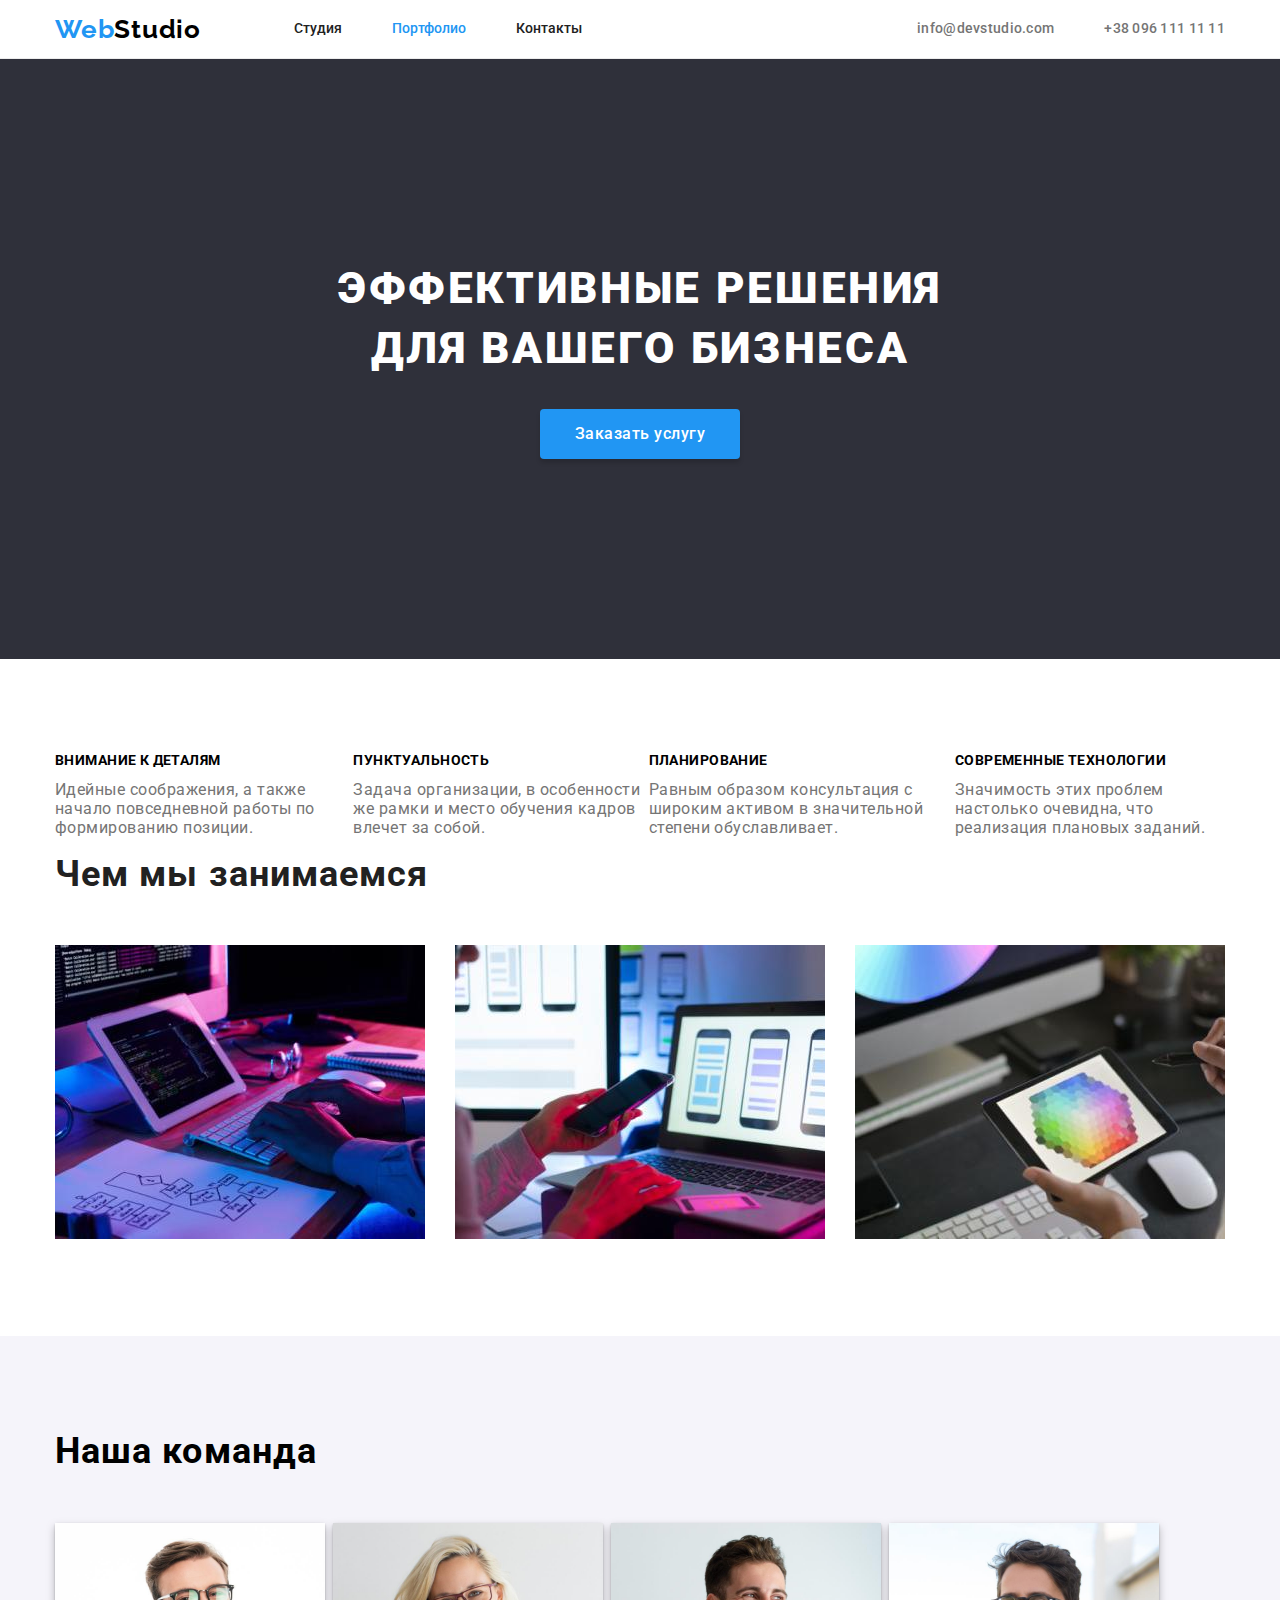
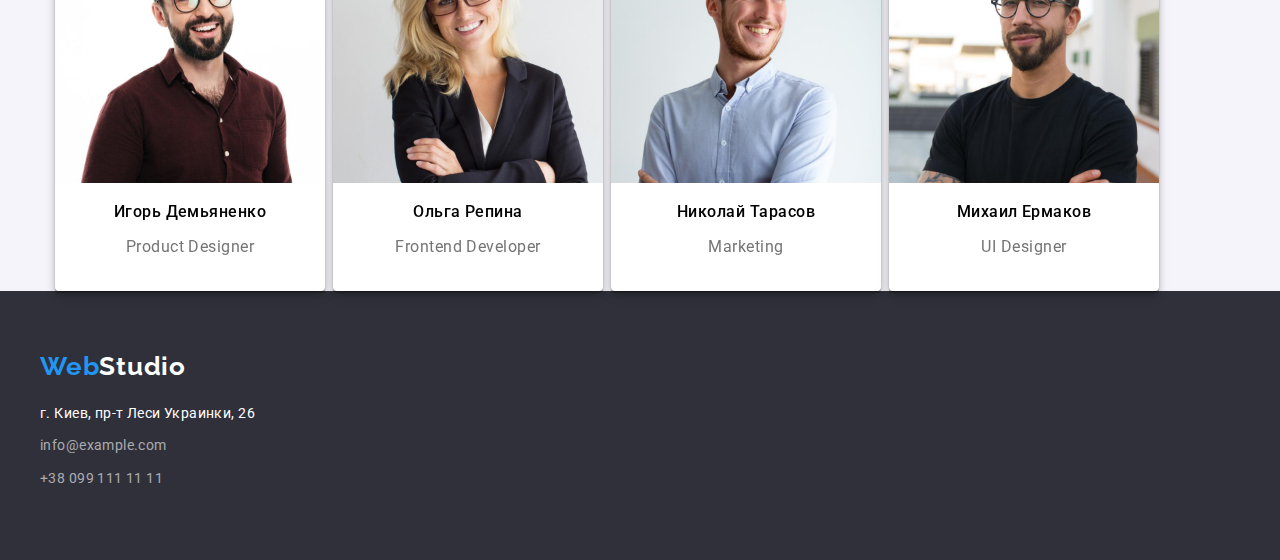
==== index.html @ d3a9591f "commit" ====
<!DOCTYPE html>
<html lang="ru">

<head>
  <meta charset="UTF-8" />
  <meta http-equiv="X-UA-Compatible" content="IE=edge" />
  <meta name="viewport" content="width=device-width, initial-scale=1.0" />
  <title>Document</title>
  <link rel="preconnect" href="https://fonts.googleapis.com" />
  <link rel="preconnect" href="https://fonts.gstatic.com" crossorigin />
  <link href="https://fonts.googleapis.com/css2?family=Raleway:wght@700&family=Roboto:wght@400;500;700;900&display=swap"
    rel="stylesheet" />
  <link rel="preconnect" href="https://fonts.googleapis.com" />
  <link rel="preconnect" href="https://fonts.gstatic.com" crossorigin />
  <link href="https://fonts.googleapis.com/css2?family=Raleway:wght@700&display=swap" rel="stylesheet" />
  <link rel="stylesheet"
    href="https://cdnjs.cloudflare.com/ajax/libs/modern-normalize/1.1.0/modern-normalize.min.css" />
  <link rel="stylesheet" href="./CSS/style.css" />
</head>

<body>
  <!-- верхняя линия-->

  <header class="header">
    <div class="container content">
      <nav class="navigation">
      <a href="./index.html" class="logo link"><span>Web</span>Studio</a>
    
      <ul class="list-nav">
        <li>
          <a href="./index.html" class="item active link">Студия</a>
        </li>
        <li>
          <a href="./portfolio.html" class="item current link">Портфолио</a>
        </li>
        <li>
          <a href="#" class="item link">Контакты</a>
        </li>
      </ul>
        
    </nav>
    
    <ul class="contacts">
      <li>
        <a href="mailto:info@devstudio.com" class="link active">info@devstudio.com</a>
      </li>
      <li>
        <a href="tel:+380961111111" class="link active">+38 096 111 11 11</a>
      </li>
    </ul>
  </div>
  </header>

  <!--main content-->
  <main>
    <!--section 1-->
    <section class="section">
      <h1 class="section-title">Эффективные решения <br> для вашего бизнеса</h1>
      <button type="button" class="btn">Заказать услугу</button>
    </section>
    <section>
      <div class="container">
        <ul class="list">
          <li>
            <h2 class="title">Внимание к деталям</h2>
            <p class="subtitle">
              Идейные соображения, а также начало повседневной работы по формированию позиции.
            </p>
          </li>
        
          <li>
            <h2 class="title">Пунктуальность</h2>
            <p class="subtitle">
              Задача организации, в особенности же рамки и место обучения кадров влечет за собой.
            </p>
          </li>
        
          <li>
            <h2 class="title">Планирование</h2>
            <p class="subtitle">
              Равным образом консультация с широким активом в значительной степени обуславливает.
            </p>
          </li>
        
          <li>
            <h2 class="title">Современные технологии</h2>
            <p class="subtitle">
              Значимость этих проблем настолько очевидна, что реализация плановых заданий.
            </p>
          </li>
        </ul>
      </div>
    </section>
    <!--section 2-->
    <section class="section-about">
      <div class="container">
        <h2 class="about-title">Чем мы занимаемся</h2>
      </div>
      <div class="container">
               
        <ul class="about-list">
          <li><img src="./images/box_1.jpg" alt="ноутбук" width="370" /></li>
          <li>
            <img src="./images/box_2.jpg" alt=" телефон в руках и ноутбук" width="370" />
          </li>
          <li>
            <img src="./images/box_3.jpg" alt=" планшет с градиентом" width="370" />
          </li>
        </ul>
      </div>
      </section>
      <!--section 3-->
      <section class="section-team">
        <div class="container">
          <h2 class="team">Наша команда</h2></div>
        <div class="container">
          <ul class="list">
            <li class="command">
              <img src="./images/card_1.jpg" alt="Игорь Демьяенко" width="270" />
              <h3>Игорь Демьяненко</h3>
              <p class="subtitle">Product Designer</p>
            </li>
          
            <li class="command">
              <img src="./images/card_2.jpg" alt="Ольга Репина" width="270" />
              <h3>Ольга Репина</h3>
              <p class="subtitle">Frontend Developer</p>
            </li>
          
            <li class="command">
              <img src="./images/card_3.jpg" alt="Николай Тарасов" width="270" />
              <h3>Николай Тарасов</h3>
              <p class="subtitle">Marketing</p>
            </li>
          
            <li class="command">
              <img src="./images/card_4.jpg" alt="Михаил Ермаков" width="270" />
              <h3>Михаил Ермаков</h3>
              <p class="subtitle">UI Designer</p>
            </li>
          </ul>
        </div>
   
    </section>
  </main>

  <!--футер-->
  <footer class="footer">
    <div class="footer-container">
      <a href="#" class="logo link"><span>Web</span>Studio</a>
      <address>
        <ul class="list-adress">
          <li class="adress">
            <a class="link active" href="https://goo.gl/maps/5KGoeBCeCaDYoBaEA" target="" rel="noreferrer noopener">г.
              Киев, пр-т Леси Украинки, 26</a>
          </li>
          <li class="footer-link">
            <a class="link active" href="mailto:info@example.com">info@example.com</a>
          </li>
          <li class="footer-link">
            <a class="link active" href="tel:+380991111111">+38 099 111 11 11</a>
          </li>
        </ul>
    </div>
    </address>
  </footer>
</body>

</html>
---- CSS/style.css ----
цвет основного текста #212121
/* цвет дополнительного текста #757575 */
/* цвет фона хедер #FFFFFF */
/* цвет фона шапка #2F303A; */
/* цвет шрифт в шапке #FFFFFF */
/* цвет кнопки background: #2196F3; */
/* цвет фона наша команда #F5F4FA; */
/* цвет фона основного контента #FFFFFF; */
/* цвет фона футер #2F303A; */

:root {
  --link-color: #2196f3;
  --main-text-color: #212121;
  --body-background: #ffffff;
  --secondary-font-color: #757575;
  --footer-back-color: #2f303a;
  --header-bckg-color: #ffffff;
  --main-section-bckg-color: #2f303a;
  --list-btn-bckg-potfolio-page: #f5f4fa;
  --adres-text-color: #ffffff;
}

ul {
  margin: 0px;
  padding: 0px;
  list-style: none;
}

h2 {
  margin-top: 0px;
}

body {
  font-family: 'Roboto', 'Raleway', 'sans-serif';
  background-color: var(--body-background);
  color: var(--main-text-color);
  letter-spacing: normal;
  font-size: 14px;
}

.visually-hidden {
  position: absolute;
  width: 1px;
  height: 1px;
  margin: -1px;
  border: 0;
  padding: 0;

  white-space: nowrap;
  clip-path: inset(100%);
  clip: rect(0 0 0 0);
  overflow: hidden;
}

/* global link */
.link {
  text-decoration: none;
}

/* global link */

/* header */

.container {
  width: 1200px;
  padding-left: 15px;
  padding-right: 15px;

  margin-left: auto;
  margin-right: auto;

  border-bottom: 1px #ececec;
}

.content {
  display: flex;
}

.navigation {
  display: flex;
  align-items: center;
  margin-right: 0px;
}

.list-nav {
  display: flex;
  list-style: none;
  margin-left: 93px;
}

.list-nav li {
  margin-right: 50px;
}

.list-nav li:last-child {
  margin-right: 0px;
}

.header {
  background-color: var(--header-bckg-color);
  border-bottom: 1px solid #ececec;
}

.logo > span {
  color: #2196f3;
}

.logo:focus {
  color: none;
}

.logo {
  font-family: 'Raleway';
  font-style: normal;
  font-weight: 700;
  font-size: 26px;
  line-height: 1.19;
  letter-spacing: 0.03em;
  color: #000;
}

.list {
  list-style: none;
}

.item {
  display: block;
  padding-top: 21px;
  padding-bottom: 21px;

  font-size: 14px;
  line-height: 1.14;
  font-weight: 500;

  color: #212121;
}

.item:hover,
.list .item:focus,
.active:active {
  color: #2196f3;
}

.current {
  color: #2196f3;
}

/* Хедер контакты */

.contacts {
  display: flex;
  align-items: center;
  margin-left: auto;
}

.contacts > li {
  margin-right: 50px;
  list-style: none;
  font-size: 14px;
  line-height: 1.14;
  letter-spacing: 0.02em;
}

.contacts li:last-child {
  margin-right: 0px;
}

.contacts .link {
  display: block;

  font-weight: 500;
  font-size: 14px;
  line-height: 1.14;
  letter-spacing: 0.02em;

  color: #757575;
}

.active:hover {
  color: #2196f3;
}

/* main content -- section 1  */

/* portfolio page */

.container-links {
  width: 1230px;
  margin-left: auto;
  margin-right: auto;
  outline: 1px solid tomato;
}
.filters{
  display: flex;
  justify-content: center;
  align-items: center;
}



/* portfolio page */

.section {
  background-color: #2f303a;
  color: #ffff;
}

.section {
  padding-top: 200px;
  padding-bottom: 200px;
  margin-bottom: 94px;
  text-align: center;
}

.section-title {
  margin-top: 0px;
  margin-bottom: 30px;
  margin-left: auto;
  margin-right: auto;

  font-weight: 900;
  font-size: 44px;
  line-height: 1.36;

  letter-spacing: 0.06em;
  text-transform: uppercase;
}

/* .section .section-title {
  font-weight: 900;
  font-size: 44px;
  line-height: 1.36;
  text-align: center;
  letter-spacing: 0.06em;
  text-transform: uppercase;
} */

.btn {
  
  width: 200px;
  height: 50px;
  border-radius: 4px;
  cursor: pointer;
  border: 0;

  font-family: 'Roboto';
  font-weight: 500;
  font-size: 16px;
  line-height: 1.63;
  text-align: center;
  letter-spacing: 0.03em;

  background-color: #2196f3;
  color: #ffffff;
  box-shadow: 0px 4px 4px rgba(0, 0, 0, 0.15);
}

.link.active:focus {
  color: #2196f3;
}

.list .btn {
  
  background-color: var(--list-btn-bckg-potfolio-page);
}

.list .btn:hover {
  background-color: #2196f3;
}

.list .btn:active {
  background-color: #2196f3;
  color: #fff;
}

/* main content -- section 1  */

/* btn decoration portfolio */

.btn-potfolio{
    padding: 6px 22px;
    border-radius: 4px;
    cursor: pointer;
    border: 0;
    font-family: 'Roboto';
    font-weight: 500;
    font-size: 16px;
    line-height: 1.63;
    text-align: center;
    letter-spacing: 0.03em;

    background-color: ;
    box-shadow: 0px 4px 4px rgba(0, 0, 0, 0.15);
}

.btn-list {
    font-family: 'Roboto';
  font-weight: 500;
  font-size: 16px;
  line-height: 1.63;
  text-align: center;
  letter-spacing: 0.03em;

  color: #212121;
  cursor: pointer;
  border: 0;
}

/* btn decoration portfolio */

.btn:hover {
  background-color: #188ce8;
  color: #ffffff;
}

.btn:active {
  color: #2196f3;
}

.btn:focus {
  background-color: #2196f3;
  color: #fff;
}

/*  main section */

.title {
  font-weight: 700;
  font-size: 14px;
  line-height: 1.14;
  letter-spacing: 0.03em;
  text-transform: uppercase;
}

.subtitle {
  margin-top: 0px;
  font-weight: 400;
  font-size: 16px;
  line-height: 1.19;
  letter-spacing: 0.03em;
  color: #757575;
}

.list {
  display: flex;
  align-items: center;
  gap: 8px;
  margin-top: 0px;
  padding-left: 0px;
}

/* .list > li:not(:last-child) {

  margin-right: 30px;
} */



/* main section portfolio  */

.list-title {
  font-weight: 700;
  font-size: 18px;
  line-height: 2.25;
  letter-spacing: 0.06em;
  color: var(--maim-text-color);
}

/* section-2 */

.about-title {
  margin-left: auto;
  margin-right: auto;
  margin-bottom: 50px;
  color: #212121;
  font-weight: 700;
  font-size: 36px;
  line-height: 1.17;
  letter-spacing: 0.03em;
}

.about-list {
  display: block;
  display: flex;
  margin-top: 0px;
  margin-bottom: 94px;
  padding-left: 0px;

  list-style: none;
}

.about-list li:not(:last-child) {
  margin-right: 30px;
}

/*  section team */

.command {
  height: 368px;

  filter: drop-shadow(0px 4px 4px rgba(0, 0, 0, 0.25));
  box-shadow: 0px 1px 3px rgba(0, 0, 0, 0.12), 0px 1px 1px rgba(0, 0, 0, 0.14),
    0px 2px 1px rgba(0, 0, 0, 0.2);
  border-radius: 0px 0px 4px 4px;
  background-color: #fff;
}

.team {
  margin-left: auto;
  margin-right: auto;
  margin-bottom: 50px;
  padding-top: 94px;
}

.section-team {
  background-color: #f5f4fa;
}

.section-team h2 {
  font-weight: 700;
  font-size: 36px;
  line-height: 1.17;
  letter-spacing: 0.03em;
  color: var(--maim-text-color);
}

.section-team h3 {
  font-weight: 500;
  font-size: 16px;
  line-height: 1.19;
  text-align: center;
  letter-spacing: 0.03em;
  color: var(--main-text-color);
}

.section-team p {
  font-size: 16px;
  line-height: 1.19;
  text-align: center;
  letter-spacing: 0.03em;
  color: #757575;
}

/* footer */

.footer-container {
  display: flex;
  flex-direction: column;
  width: 1230px;
  margin-left: auto;
  margin-right: auto;
  padding-left: 15px;
  padding-right: 15[x];
}

.footer a {
  margin-bottom: 20px;
}

.footer {
  background-color: #2f303a;
  padding-top: 60px;
  padding-bottom: 60px;
}

.footer .footer-container > a {
  color: #fff;
}

.list-adress {
  display: flex;
  flex-direction: column;
  margin-right: auto;

  list-style: none;
  font-style: normal;
}

.list-adress {
  color: var(--adres-text-color);
  font-weight: 400;
  font-size: 14px;
  line-height: 1.71;
  letter-spacing: 0.03em;
  list-style: none;
}

.adress > a {
  color: rgba(255, 255, 255, 1);
}

.adress {
  margin-bottom: 9px;
}

.footer-link > a {
  font-weight: 400;
  font-size: 14px;
  line-height: 1.71;
  letter-spacing: 0.03em;
  color: rgba(255, 255, 255, 0.6);
}

.footer-link {
  margin-bottom: 9px;
}
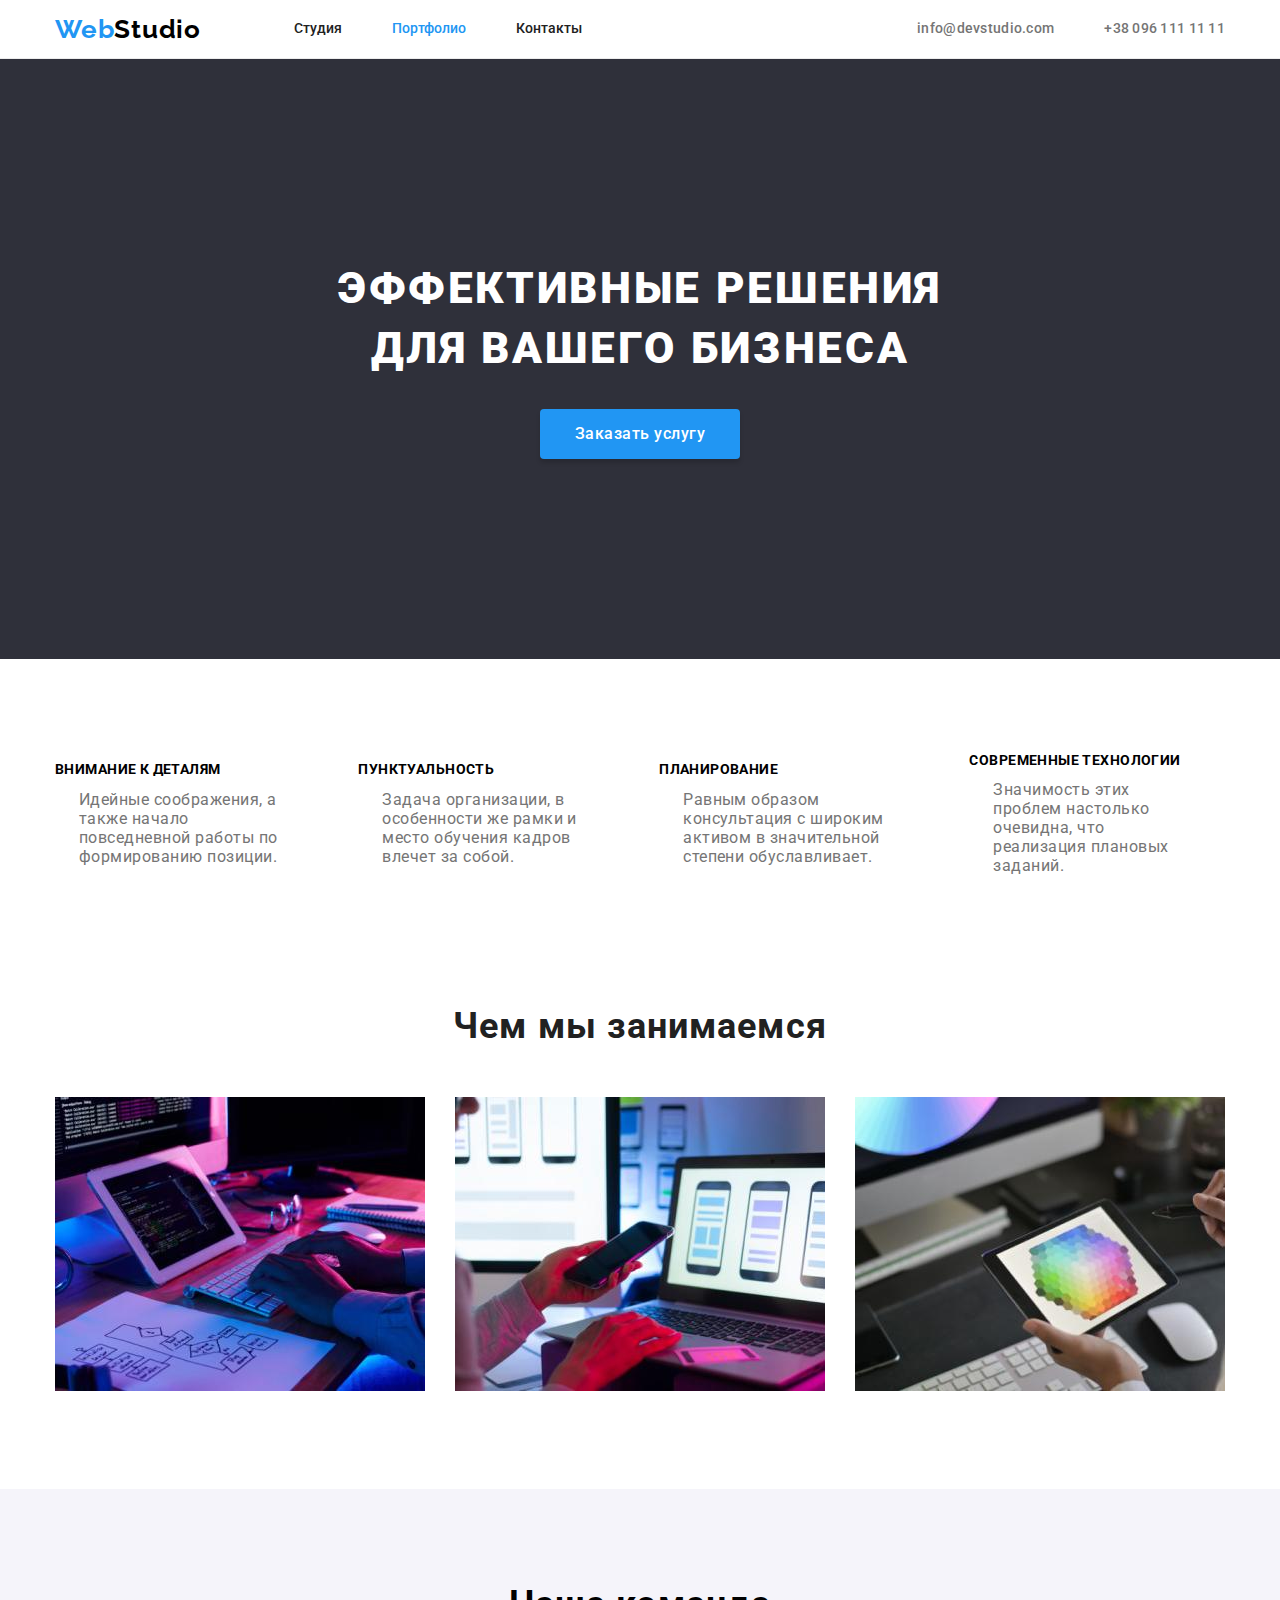
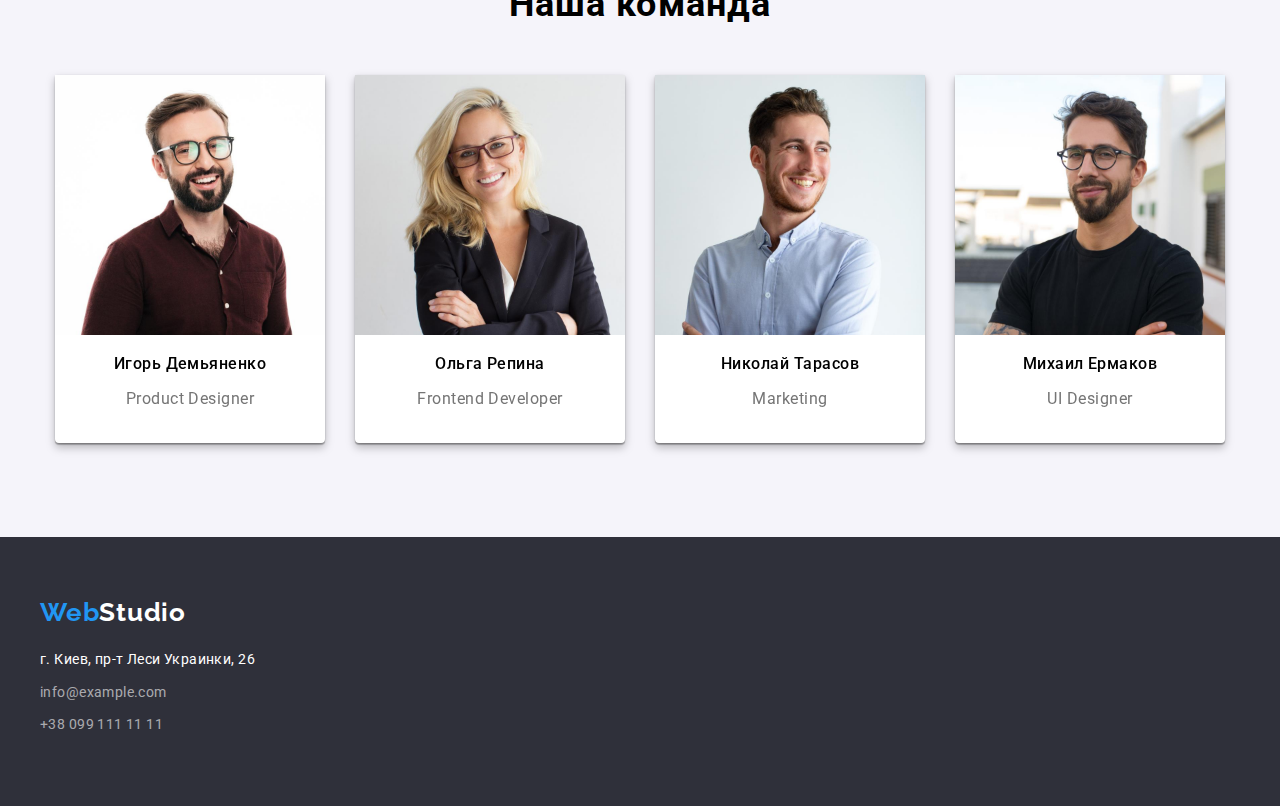
==== commit 2143e390: "HW-03 done" ====
--- a/index.html
+++ b/index.html
@@ -28,7 +28,7 @@
     
       <ul class="list-nav">
         <li>
-          <a href="./index.html" class="item active link">Студия</a>
+          <a href="./index.html" class="item active-link">Студия</a>
         </li>
         <li>
           <a href="./portfolio.html" class="item current link">Портфолио</a>
@@ -111,11 +111,12 @@
       </section>
       <!--section 3-->
       <section class="section-team">
-        <div class="container">
-          <h2 class="team">Наша команда</h2></div>
+        
+        <div class="container"><h2 class="team">Наша команда</h2></div>
+          
         <div class="container">
           <ul class="list">
-            <li class="command">
+            <li class="command our-team">
               <img src="./images/card_1.jpg" alt="Игорь Демьяенко" width="270" />
               <h3>Игорь Демьяненко</h3>
               <p class="subtitle">Product Designer</p>
--- a/CSS/style.css
+++ b/CSS/style.css
@@ -69,7 +69,7 @@
   margin-left: auto;
   margin-right: auto;
 
-  border-bottom: 1px #ececec;
+  /* border-bottom: 1px #ececec; */
 }
 
 .content {
@@ -176,8 +176,12 @@
   color: #757575;
 }
 
-.active:hover {
+.active-link:hover {
   color: #2196f3;
+}
+
+.active-link {
+  text-decoration: none;
 }
 
 /* main content -- section 1  */
@@ -190,15 +194,35 @@
   margin-right: auto;
   outline: 1px solid tomato;
 }
-.filters{
+.filters {
   display: flex;
   justify-content: center;
   align-items: center;
-}
-
-
+  padding-top: 94px;
+  margin-bottom: 50px;
+}
+
+.active:hover {
+  background-color: #2196f3;
+  color: #ffffff;
+}
 
 /* portfolio page */
+
+.portfolio{
+  padding-bottom: 94px;
+  margin: 0;
+  
+  
+  display: flex;
+  flex-wrap: wrap;
+  gap: 30px;
+  width: 1200px;
+}
+
+.item-portfolio{
+  border: 1px solid #EEEEEE
+}
 
 .section {
   background-color: #2f303a;
@@ -236,7 +260,6 @@
 } */
 
 .btn {
-  
   width: 200px;
   height: 50px;
   border-radius: 4px;
@@ -260,7 +283,6 @@
 }
 
 .list .btn {
-  
   background-color: var(--list-btn-bckg-potfolio-page);
 }
 
@@ -277,30 +299,30 @@
 
 /* btn decoration portfolio */
 
-.btn-potfolio{
-    padding: 6px 22px;
-    border-radius: 4px;
-    cursor: pointer;
-    border: 0;
-    font-family: 'Roboto';
-    font-weight: 500;
-    font-size: 16px;
-    line-height: 1.63;
-    text-align: center;
-    letter-spacing: 0.03em;
-
-    background-color: ;
-    box-shadow: 0px 4px 4px rgba(0, 0, 0, 0.15);
-}
-
-.btn-list {
-    font-family: 'Roboto';
+.btn-potfolio {
+  padding: 6px 22px;
+  border-radius: 4px;
+  cursor: pointer;
+  border: 0;
+  font-family: 'Roboto';
   font-weight: 500;
   font-size: 16px;
   line-height: 1.63;
   text-align: center;
   letter-spacing: 0.03em;
 
+  background-color: ;
+  box-shadow: 0px 4px 4px rgba(0, 0, 0, 0.15);
+}
+
+.btn-list {
+  font-family: 'Roboto';
+  font-weight: 500;
+  font-size: 16px;
+  line-height: 1.63;
+  text-align: center;
+  letter-spacing: 0.03em;
+
   color: #212121;
   cursor: pointer;
   border: 0;
@@ -334,6 +356,7 @@
 
 .subtitle {
   margin-top: 0px;
+  padding: 0px 24px 20px 24px;
   font-weight: 400;
   font-size: 16px;
   line-height: 1.19;
@@ -344,17 +367,14 @@
 .list {
   display: flex;
   align-items: center;
-  gap: 8px;
-  margin-top: 0px;
-  padding-left: 0px;
+  gap: 30px;
+  padding-bottom: 94px;
 }
 
 /* .list > li:not(:last-child) {
 
   margin-right: 30px;
 } */
-
-
 
 /* main section portfolio  */
 
@@ -364,11 +384,16 @@
   line-height: 2.25;
   letter-spacing: 0.06em;
   color: var(--maim-text-color);
+  padding: 0px 24px 20px 24px;
 }
 
 /* section-2 */
 
+
+
 .about-title {
+  display: flex;
+  justify-content: center;
   margin-left: auto;
   margin-right: auto;
   margin-bottom: 50px;
@@ -406,17 +431,19 @@
 }
 
 .team {
-  margin-left: auto;
-  margin-right: auto;
-  margin-bottom: 50px;
-  padding-top: 94px;
-}
+  display: flex;
+  justify-content: center;
+}
+
 
 .section-team {
   background-color: #f5f4fa;
 }
 
 .section-team h2 {
+  padding-top: 94px;
+  margin-bottom: 50px;
+
   font-weight: 700;
   font-size: 36px;
   line-height: 1.17;
@@ -504,4 +531,3 @@
 .footer-link {
   margin-bottom: 9px;
 }
-
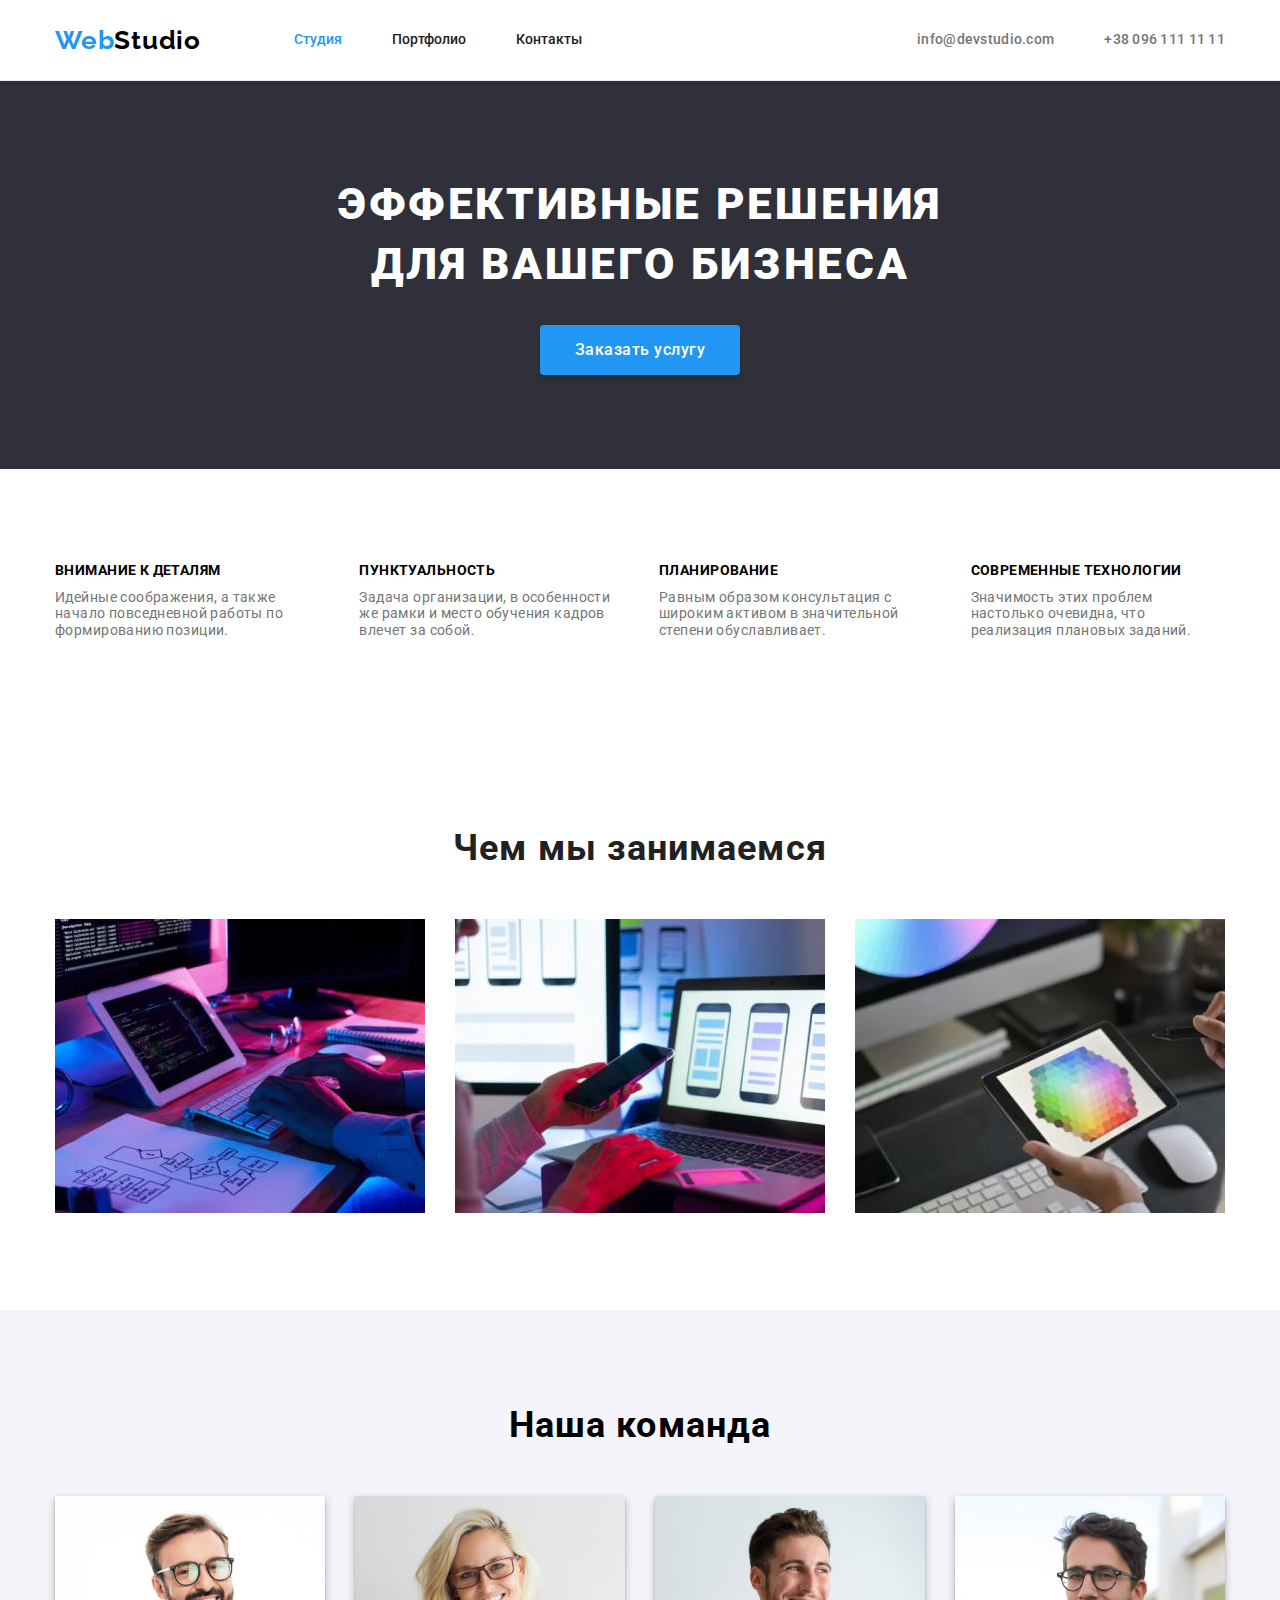
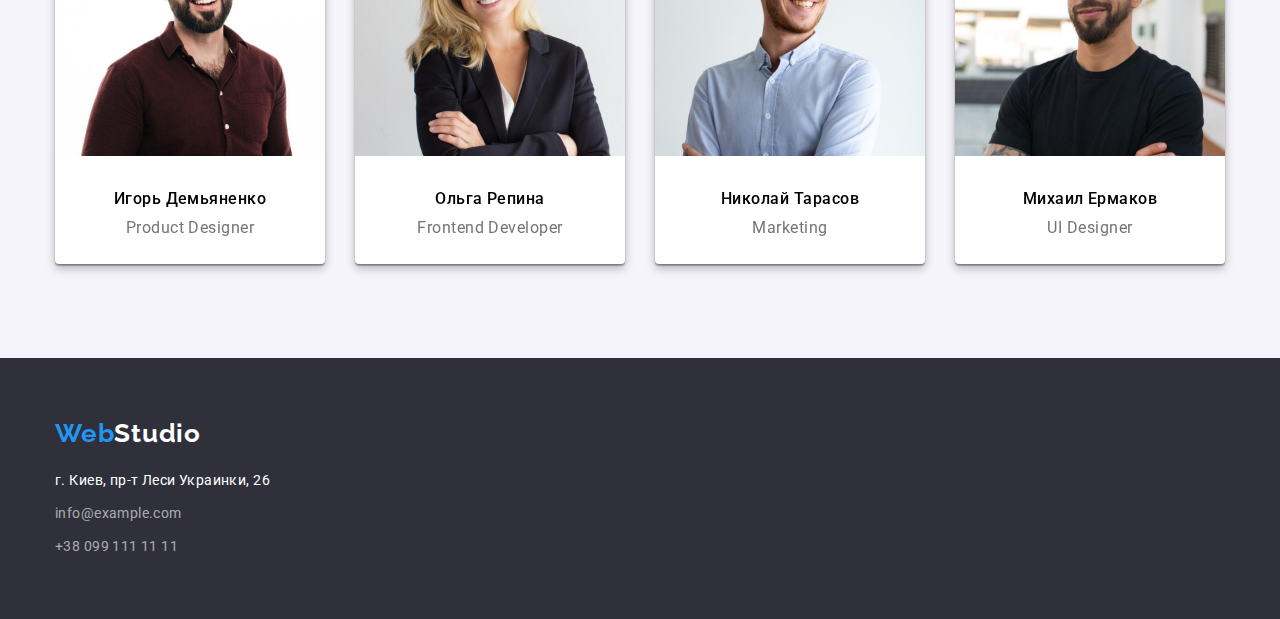
==== commit 46fd7a34: "reworking homework" ====
--- a/index.html
+++ b/index.html
@@ -24,41 +24,43 @@
   <header class="header">
     <div class="container content">
       <nav class="navigation">
-      <a href="./index.html" class="logo link"><span>Web</span>Studio</a>
-    
-      <ul class="list-nav">
+        <a href="./index.html" class="logo-header link"><span>Web</span>Studio</a>
+
+        <ul class="list-nav">
+          <li>
+            <a href="./index.html" class="item active-link current">Студия</a>
+          </li>
+          <li>
+            <a href="./portfolio.html" class="item  link">Портфолио</a>
+          </li>
+          <li>
+            <a href="#" class="item link">Контакты</a>
+          </li>
+        </ul>
+
+      </nav>
+
+      <ul class="contacts">
         <li>
-          <a href="./index.html" class="item active-link">Студия</a>
+          <a href="mailto:info@devstudio.com" class="link active">info@devstudio.com</a>
         </li>
         <li>
-          <a href="./portfolio.html" class="item current link">Портфолио</a>
-        </li>
-        <li>
-          <a href="#" class="item link">Контакты</a>
+          <a href="tel:+380961111111" class="link active">+38 096 111 11 11</a>
         </li>
       </ul>
-        
-    </nav>
-    
-    <ul class="contacts">
-      <li>
-        <a href="mailto:info@devstudio.com" class="link active">info@devstudio.com</a>
-      </li>
-      <li>
-        <a href="tel:+380961111111" class="link active">+38 096 111 11 11</a>
-      </li>
-    </ul>
-  </div>
+    </div>
   </header>
 
   <!--main content-->
   <main>
     <!--section 1-->
-    <section class="section">
-      <h1 class="section-title">Эффективные решения <br> для вашего бизнеса</h1>
+    <section class="section hero">
+      <div class="container">
+        <h1 class="section-title">Эффективные решения для вашего бизнеса</h1>
+      </div>
       <button type="button" class="btn">Заказать услугу</button>
     </section>
-    <section>
+    <section class="section">
       <div class="container">
         <ul class="list">
           <li>
@@ -67,21 +69,21 @@
               Идейные соображения, а также начало повседневной работы по формированию позиции.
             </p>
           </li>
-        
+
           <li>
             <h2 class="title">Пунктуальность</h2>
             <p class="subtitle">
               Задача организации, в особенности же рамки и место обучения кадров влечет за собой.
             </p>
           </li>
-        
+
           <li>
             <h2 class="title">Планирование</h2>
             <p class="subtitle">
               Равным образом консультация с широким активом в значительной степени обуславливает.
             </p>
           </li>
-        
+
           <li>
             <h2 class="title">Современные технологии</h2>
             <p class="subtitle">
@@ -92,12 +94,10 @@
       </div>
     </section>
     <!--section 2-->
-    <section class="section-about">
+    <section class="section">
       <div class="container">
         <h2 class="about-title">Чем мы занимаемся</h2>
-      </div>
-      <div class="container">
-               
+
         <ul class="about-list">
           <li><img src="./images/box_1.jpg" alt="ноутбук" width="370" /></li>
           <li>
@@ -108,47 +108,50 @@
           </li>
         </ul>
       </div>
-      </section>
-      <!--section 3-->
-      <section class="section-team">
-        
-        <div class="container"><h2 class="team">Наша команда</h2></div>
-          
-        <div class="container">
-          <ul class="list">
-            <li class="command our-team">
-              <img src="./images/card_1.jpg" alt="Игорь Демьяенко" width="270" />
-              <h3>Игорь Демьяненко</h3>
-              <p class="subtitle">Product Designer</p>
-            </li>
-          
-            <li class="command">
-              <img src="./images/card_2.jpg" alt="Ольга Репина" width="270" />
-              <h3>Ольга Репина</h3>
-              <p class="subtitle">Frontend Developer</p>
-            </li>
-          
-            <li class="command">
-              <img src="./images/card_3.jpg" alt="Николай Тарасов" width="270" />
-              <h3>Николай Тарасов</h3>
-              <p class="subtitle">Marketing</p>
-            </li>
-          
-            <li class="command">
-              <img src="./images/card_4.jpg" alt="Михаил Ермаков" width="270" />
-              <h3>Михаил Ермаков</h3>
-              <p class="subtitle">UI Designer</p>
-            </li>
-          </ul>
-        </div>
-   
+
+    </section>
+    <!--section 3-->
+    <section class="section-team">
+
+
+      <div class="container">
+
+        <h2 class="team">Наша команда</h2>
+
+        <ul class="list">
+          <li class="command our-team">
+            <img src="./images/card_1.jpg" alt="Игорь Демьяенко" width="270" />
+            <div class="card"><h3>Игорь Демьяненко</h3>
+            <p class="subtitle">Product Designer</p></div>
+          </li>
+
+          <li class="command">
+            <img src="./images/card_2.jpg" alt="Ольга Репина" width="270" />
+            <div class="card"><h3>Ольга Репина</h3>
+            <p class="subtitle">Frontend Developer</p></div>
+          </li>
+
+          <li class="command">
+            <img src="./images/card_3.jpg" alt="Николай Тарасов" width="270" />
+            <div class="card"><h3>Николай Тарасов</h3>
+            <p class="subtitle">Marketing</p></div>
+          </li>
+
+          <li class="command">
+            <img src="./images/card_4.jpg" alt="Михаил Ермаков" width="270" />
+            <div class="card"><h3>Михаил Ермаков</h3>
+            <p class="subtitle">UI Designer</p></div>
+          </li>
+        </ul>
+      </div>
+
     </section>
   </main>
 
   <!--футер-->
   <footer class="footer">
-    <div class="footer-container">
-      <a href="#" class="logo link"><span>Web</span>Studio</a>
+    <div class="container">
+      <a href="#" class="logo-footer link"><span>Web</span>Studio</a>
       <address>
         <ul class="list-adress">
           <li class="adress">
--- a/CSS/style.css
+++ b/CSS/style.css
@@ -20,14 +20,27 @@
   --adres-text-color: #ffffff;
 }
 
+:root {
+  --subtitle-text-color: #757575;
+}
+
 ul {
   margin: 0px;
   padding: 0px;
   list-style: none;
 }
 
-h2 {
-  margin-top: 0px;
+h1,
+h2,
+h3,
+h4,
+h5,
+h6 {
+  margin: 0px;
+}
+
+p {
+  margin: 0px;
 }
 
 body {
@@ -101,15 +114,17 @@
   border-bottom: 1px solid #ececec;
 }
 
-.logo > span {
-  color: #2196f3;
-}
+.logo-header>span {
+  color: #2196f3;
+}
+
+
 
 .logo:focus {
   color: none;
 }
 
-.logo {
+.logo-header {
   font-family: 'Raleway';
   font-style: normal;
   font-weight: 700;
@@ -125,8 +140,8 @@
 
 .item {
   display: block;
-  padding-top: 21px;
-  padding-bottom: 21px;
+  padding-top: 32px;
+  padding-bottom: 32px;
 
   font-size: 14px;
   line-height: 1.14;
@@ -153,7 +168,7 @@
   margin-left: auto;
 }
 
-.contacts > li {
+.contacts>li {
   margin-right: 50px;
   list-style: none;
   font-size: 14px;
@@ -194,11 +209,11 @@
   margin-right: auto;
   outline: 1px solid tomato;
 }
+
 .filters {
   display: flex;
   justify-content: center;
   align-items: center;
-  padding-top: 94px;
   margin-bottom: 50px;
 }
 
@@ -209,43 +224,46 @@
 
 /* portfolio page */
 
-.portfolio{
-  padding-bottom: 94px;
+
+
+.portfolio {
   margin: 0;
-  
-  
+
   display: flex;
   flex-wrap: wrap;
   gap: 30px;
   width: 1200px;
 }
 
-.item-portfolio{
-  border: 1px solid #EEEEEE
-}
-
-.section {
+.item-portfolio {
+  border: 1px solid #eeeeee;
+}
+
+.portfolio-card{
+  padding: 0px 24px 20px 24px;
+
+}
+
+
+.hero {
+  text-align: center;
+  padding-top: 200px;
+  padding-bottom: 200px;
   background-color: #2f303a;
   color: #ffff;
 }
 
-.section {
-  padding-top: 200px;
-  padding-bottom: 200px;
-  margin-bottom: 94px;
-  text-align: center;
-}
+
 
 .section-title {
-  margin-top: 0px;
+  width: 696px;
+  margin: 0px auto;
   margin-bottom: 30px;
-  margin-left: auto;
-  margin-right: auto;
 
   font-weight: 900;
   font-size: 44px;
   line-height: 1.36;
-
+  text-align: center;
   letter-spacing: 0.06em;
   text-transform: uppercase;
 }
@@ -346,7 +364,13 @@
 
 /*  main section */
 
+.section {
+  padding-top: 94px;
+  padding-bottom: 94px;
+}
+
 .title {
+  margin-bottom: 10px;
   font-weight: 700;
   font-size: 14px;
   line-height: 1.14;
@@ -356,19 +380,16 @@
 
 .subtitle {
   margin-top: 0px;
-  padding: 0px 24px 20px 24px;
-  font-weight: 400;
-  font-size: 16px;
+
   line-height: 1.19;
   letter-spacing: 0.03em;
-  color: #757575;
+  color: var(--subtitle-text-color);
 }
 
 .list {
   display: flex;
   align-items: center;
   gap: 30px;
-  padding-bottom: 94px;
 }
 
 /* .list > li:not(:last-child) {
@@ -384,31 +405,27 @@
   line-height: 2.25;
   letter-spacing: 0.06em;
   color: var(--maim-text-color);
-  padding: 0px 24px 20px 24px;
+  
 }
 
 /* section-2 */
 
-
-
 .about-title {
-  display: flex;
-  justify-content: center;
-  margin-left: auto;
-  margin-right: auto;
-  margin-bottom: 50px;
-  color: #212121;
+  padding-bottom: 50px;
+  text-align: center;
+
   font-weight: 700;
   font-size: 36px;
   line-height: 1.17;
   letter-spacing: 0.03em;
+
+  color: #212121;
 }
 
 .about-list {
   display: block;
   display: flex;
   margin-top: 0px;
-  margin-bottom: 94px;
   padding-left: 0px;
 
   list-style: none;
@@ -430,18 +447,27 @@
   background-color: #fff;
 }
 
-.team {
-  display: flex;
-  justify-content: center;
-}
 
 
 .section-team {
+  padding-top: 94px;
+  padding-bottom: 94px;
+  text-align: center;
+
   background-color: #f5f4fa;
 }
 
+.card {
+  padding-top: 30px;
+  padding-bottom: 30px;
+}
+
+.card>h3 {
+  margin-bottom: 10px;
+}
+
 .section-team h2 {
-  padding-top: 94px;
+
   margin-bottom: 50px;
 
   font-weight: 700;
@@ -470,19 +496,16 @@
 
 /* footer */
 
-.footer-container {
+/* .footer-container {
   display: flex;
   flex-direction: column;
-  width: 1230px;
   margin-left: auto;
   margin-right: auto;
   padding-left: 15px;
   padding-right: 15[x];
-}
-
-.footer a {
-  margin-bottom: 20px;
-}
+} */
+
+
 
 .footer {
   background-color: #2f303a;
@@ -490,44 +513,64 @@
   padding-bottom: 60px;
 }
 
-.footer .footer-container > a {
+
+
+.footer>a {
   color: #fff;
 }
 
+
+
 .list-adress {
-  display: flex;
-  flex-direction: column;
-  margin-right: auto;
+
 
   list-style: none;
   font-style: normal;
-}
-
-.list-adress {
+  line-height: 1.71;
+  letter-spacing: 0.03em;
+  list-style: none;
+
   color: var(--adres-text-color);
+}
+
+.adress>a {
+  color: rgba(255, 255, 255, 1);
+}
+
+.adress {
+  margin-bottom: 9px;
+}
+
+.footer-link>a {
   font-weight: 400;
   font-size: 14px;
   line-height: 1.71;
   letter-spacing: 0.03em;
-  list-style: none;
-}
-
-.adress > a {
-  color: rgba(255, 255, 255, 1);
-}
-
-.adress {
+  color: rgba(255, 255, 255, 0.6);
+}
+
+.logo-footer {
+  color: #ffffff;
+}
+
+.logo-footer>span {
+  color: #2196f3;
+}
+
+.logo-footer {
+  display: inline-block;
+  margin-bottom: 20px;
+  font-family: 'Raleway';
+  font-style: normal;
+  font-weight: 700;
+  font-size: 26px;
+  line-height: 1.19;
+  letter-spacing: 0.03em;
+
+
+}
+
+
+.footer-link:not(:last-child) {
   margin-bottom: 9px;
-}
-
-.footer-link > a {
-  font-weight: 400;
-  font-size: 14px;
-  line-height: 1.71;
-  letter-spacing: 0.03em;
-  color: rgba(255, 255, 255, 0.6);
-}
-
-.footer-link {
-  margin-bottom: 9px;
-}
+}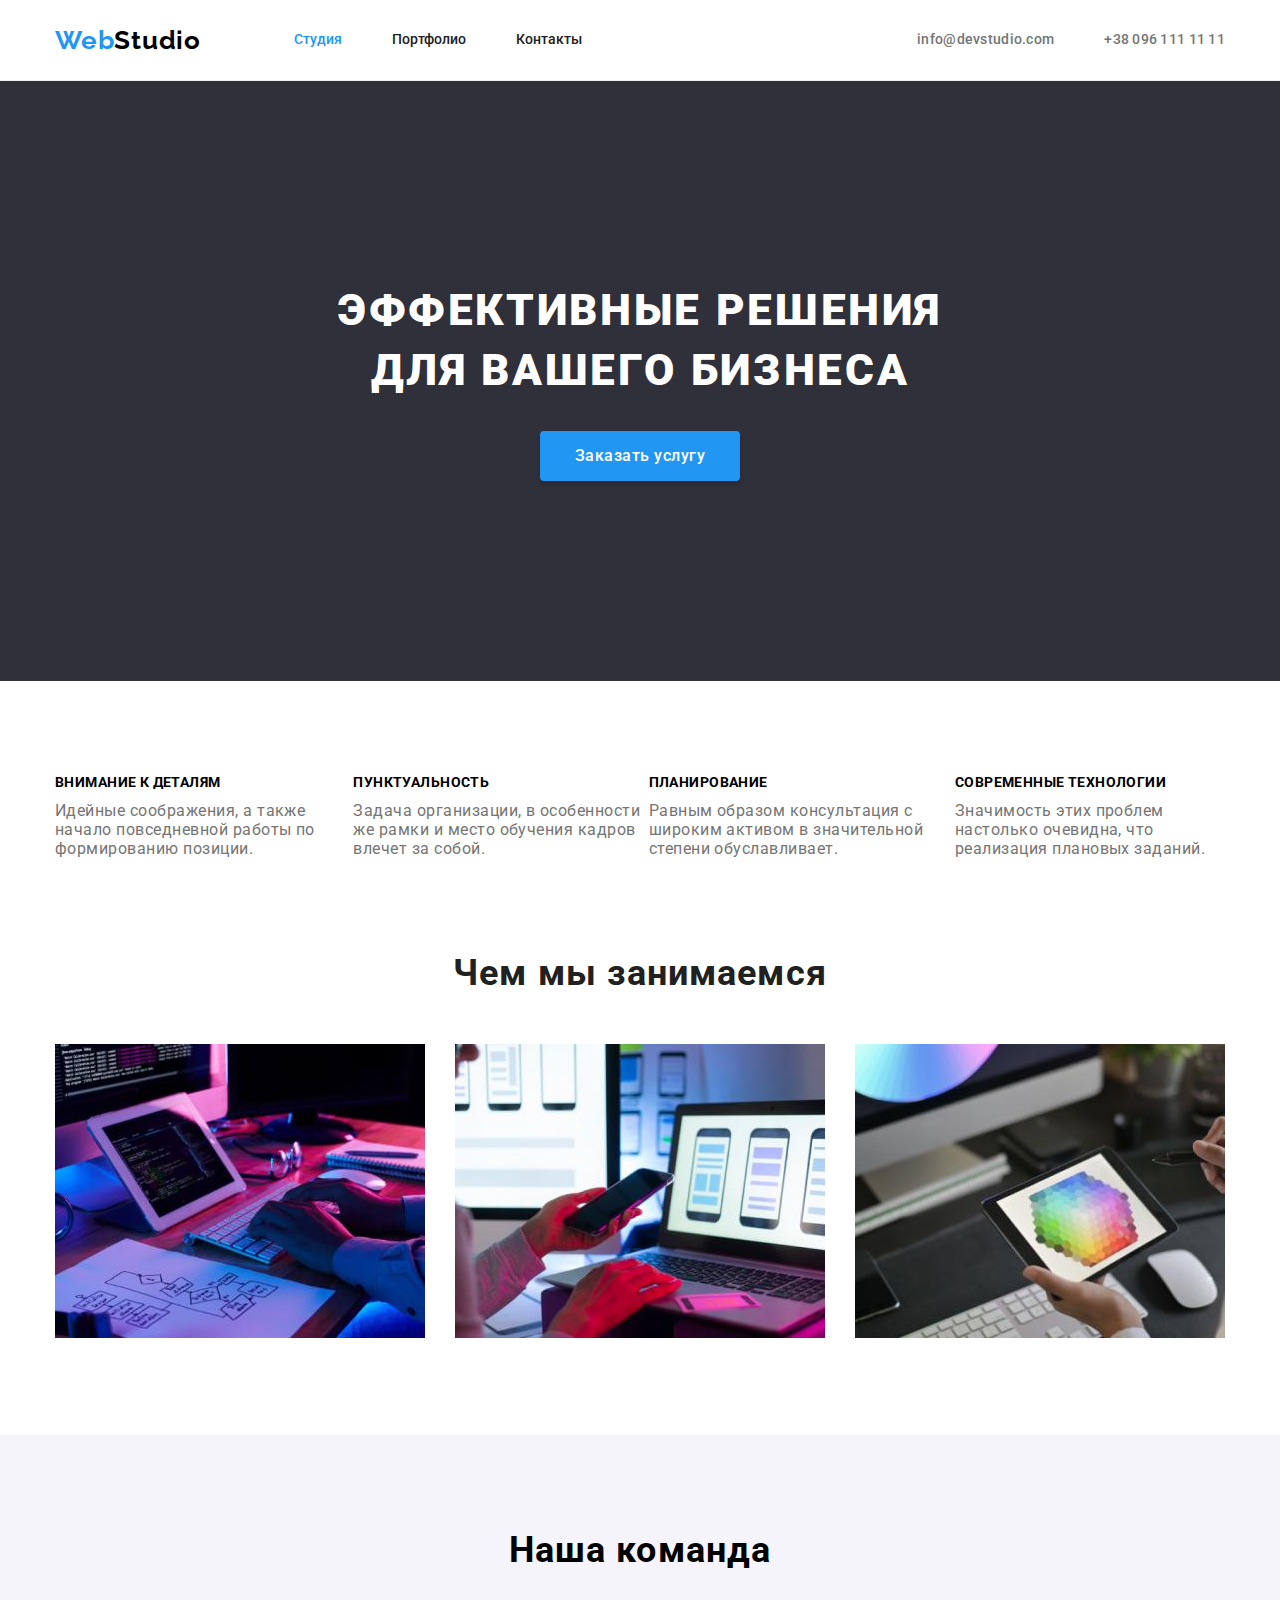
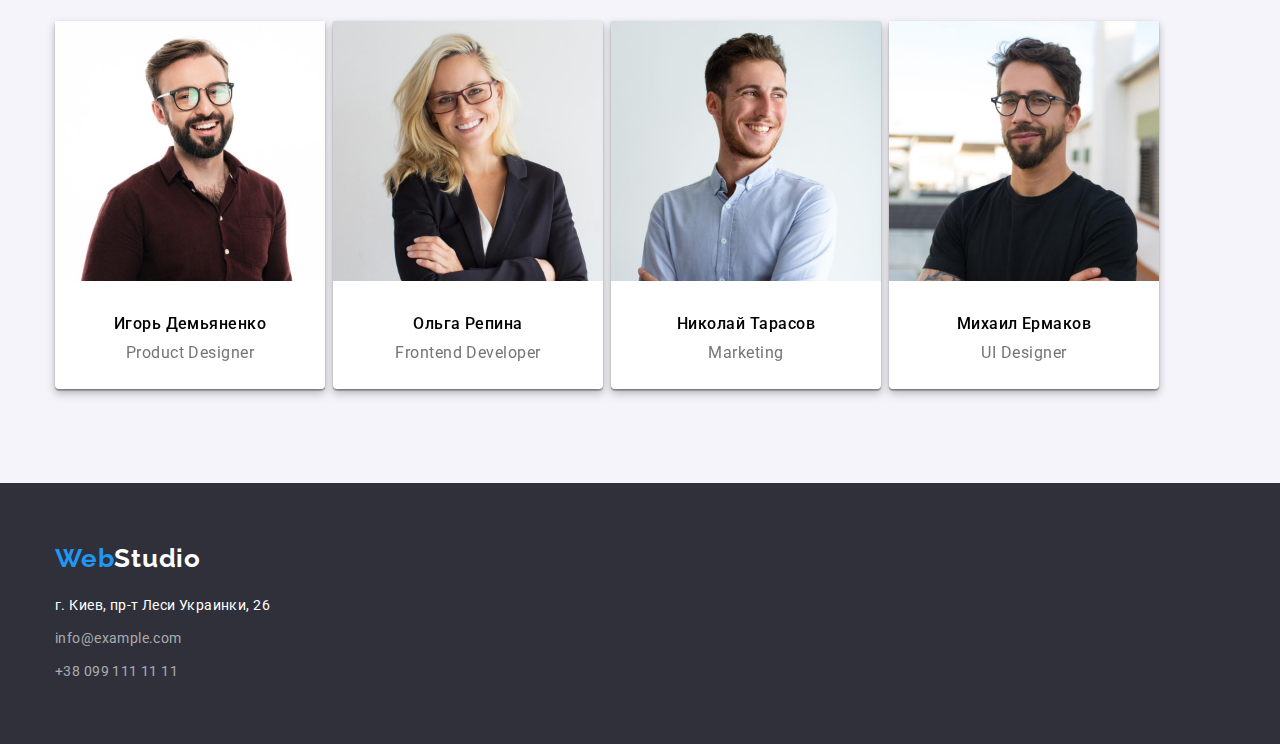
==== commit 7437f7bc: "reworking homework_2" ====
--- a/index.html
+++ b/index.html
@@ -94,7 +94,7 @@
       </div>
     </section>
     <!--section 2-->
-    <section class="section">
+    <section class="section work">
       <div class="container">
         <h2 class="about-title">Чем мы занимаемся</h2>
 
--- a/CSS/style.css
+++ b/CSS/style.css
@@ -114,11 +114,9 @@
   border-bottom: 1px solid #ececec;
 }
 
-.logo-header>span {
-  color: #2196f3;
-}
-
-
+.logo-header > span {
+  color: #2196f3;
+}
 
 .logo:focus {
   color: none;
@@ -168,7 +166,7 @@
   margin-left: auto;
 }
 
-.contacts>li {
+.contacts > li {
   margin-right: 50px;
   list-style: none;
   font-size: 14px;
@@ -202,6 +200,11 @@
 /* main content -- section 1  */
 
 /* portfolio page */
+
+.section {
+  padding-top: 94px;
+  padding-bottom: 94px;
+}
 
 .container-links {
   width: 1230px;
@@ -224,26 +227,22 @@
 
 /* portfolio page */
 
-
-
 .portfolio {
   margin: 0;
 
   display: flex;
   flex-wrap: wrap;
   gap: 30px;
-  width: 1200px;
 }
 
 .item-portfolio {
   border: 1px solid #eeeeee;
-}
-
-.portfolio-card{
-  padding: 0px 24px 20px 24px;
-
-}
-
+  width: calc((100% - 60px) / 3);
+}
+
+.portfolio-card {
+  padding: 20px 24px 20px 24px;
+}
 
 .hero {
   text-align: center;
@@ -252,8 +251,6 @@
   background-color: #2f303a;
   color: #ffff;
 }
-
-
 
 .section-title {
   width: 696px;
@@ -364,14 +361,8 @@
 
 /*  main section */
 
-.section {
-  padding-top: 94px;
-  padding-bottom: 94px;
-}
-
 .title {
   margin-bottom: 10px;
-  font-weight: 700;
   font-size: 14px;
   line-height: 1.14;
   letter-spacing: 0.03em;
@@ -379,8 +370,9 @@
 }
 
 .subtitle {
-  margin-top: 0px;
-
+  margin-top: 4px;
+
+  font-size: 16px;
   line-height: 1.19;
   letter-spacing: 0.03em;
   color: var(--subtitle-text-color);
@@ -389,7 +381,7 @@
 .list {
   display: flex;
   align-items: center;
-  gap: 30px;
+  gap: 8px;
 }
 
 /* .list > li:not(:last-child) {
@@ -400,15 +392,17 @@
 /* main section portfolio  */
 
 .list-title {
-  font-weight: 700;
   font-size: 18px;
   line-height: 2.25;
   letter-spacing: 0.06em;
   color: var(--maim-text-color);
-  
 }
 
 /* section-2 */
+
+.work {
+  padding-top: 0px;
+}
 
 .about-title {
   padding-bottom: 50px;
@@ -447,8 +441,6 @@
   background-color: #fff;
 }
 
-
-
 .section-team {
   padding-top: 94px;
   padding-bottom: 94px;
@@ -462,12 +454,11 @@
   padding-bottom: 30px;
 }
 
-.card>h3 {
+.card > h3 {
   margin-bottom: 10px;
 }
 
 .section-team h2 {
-
   margin-bottom: 50px;
 
   font-weight: 700;
@@ -505,25 +496,17 @@
   padding-right: 15[x];
 } */
 
-
-
 .footer {
   background-color: #2f303a;
   padding-top: 60px;
   padding-bottom: 60px;
 }
 
-
-
-.footer>a {
+.footer > a {
   color: #fff;
 }
 
-
-
 .list-adress {
-
-
   list-style: none;
   font-style: normal;
   line-height: 1.71;
@@ -533,7 +516,7 @@
   color: var(--adres-text-color);
 }
 
-.adress>a {
+.adress > a {
   color: rgba(255, 255, 255, 1);
 }
 
@@ -541,7 +524,7 @@
   margin-bottom: 9px;
 }
 
-.footer-link>a {
+.footer-link > a {
   font-weight: 400;
   font-size: 14px;
   line-height: 1.71;
@@ -553,7 +536,7 @@
   color: #ffffff;
 }
 
-.logo-footer>span {
+.logo-footer > span {
   color: #2196f3;
 }
 
@@ -566,11 +549,8 @@
   font-size: 26px;
   line-height: 1.19;
   letter-spacing: 0.03em;
-
-
-}
-
+}
 
 .footer-link:not(:last-child) {
   margin-bottom: 9px;
-}+}
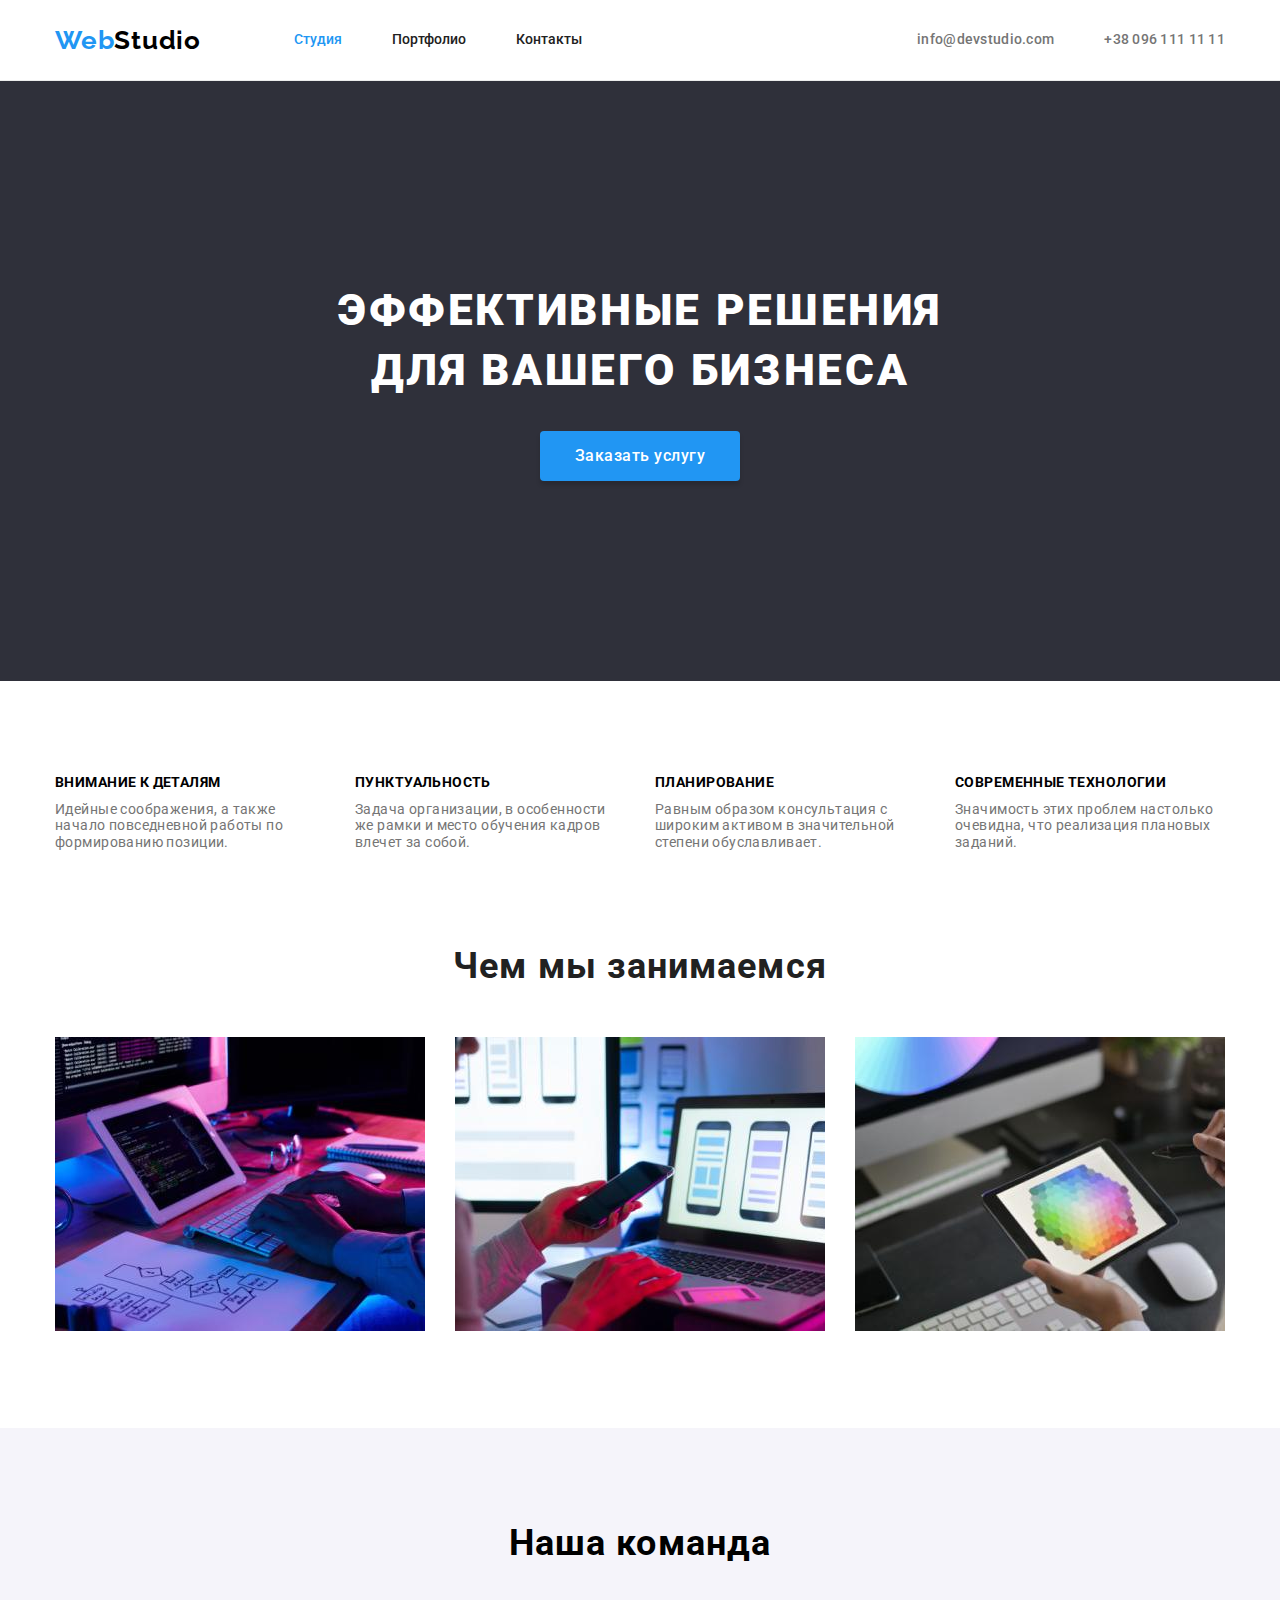
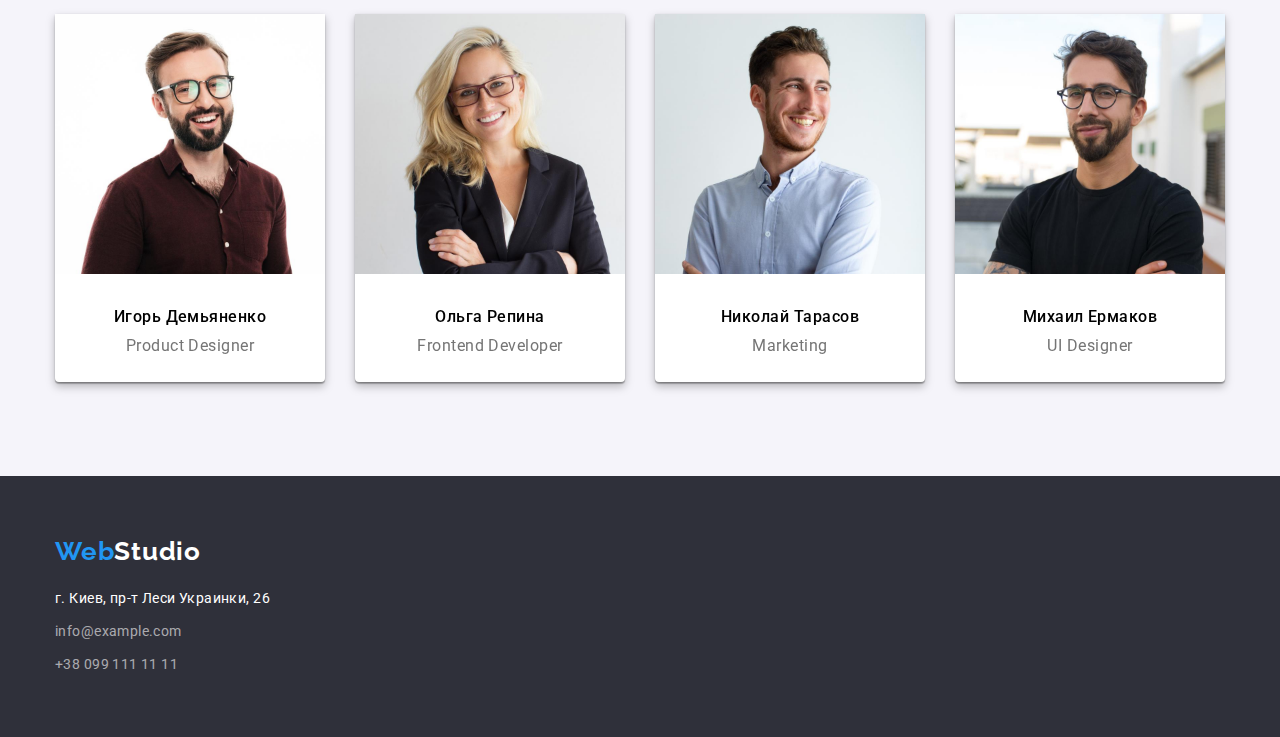
==== commit 34010ccf: "rework hw_3" ====
--- a/index.html
+++ b/index.html
@@ -63,28 +63,28 @@
     <section class="section">
       <div class="container">
         <ul class="list">
-          <li>
+          <li class="about-items">
             <h2 class="title">Внимание к деталям</h2>
             <p class="subtitle">
               Идейные соображения, а также начало повседневной работы по формированию позиции.
             </p>
           </li>
 
-          <li>
+          <li class="about-items">
             <h2 class="title">Пунктуальность</h2>
             <p class="subtitle">
               Задача организации, в особенности же рамки и место обучения кадров влечет за собой.
             </p>
           </li>
 
-          <li>
+          <li class="about-items">
             <h2 class="title">Планирование</h2>
             <p class="subtitle">
               Равным образом консультация с широким активом в значительной степени обуславливает.
             </p>
           </li>
 
-          <li>
+          <li class="about-items">
             <h2 class="title">Современные технологии</h2>
             <p class="subtitle">
               Значимость этих проблем настолько очевидна, что реализация плановых заданий.
--- a/CSS/style.css
+++ b/CSS/style.css
@@ -206,6 +206,10 @@
   padding-bottom: 94px;
 }
 
+.about-items{
+  width: 270px;
+}
+
 .container-links {
   width: 1230px;
   margin-left: auto;
@@ -249,7 +253,7 @@
   padding-top: 200px;
   padding-bottom: 200px;
   background-color: #2f303a;
-  color: #ffff;
+  
 }
 
 .section-title {
@@ -263,6 +267,7 @@
   text-align: center;
   letter-spacing: 0.06em;
   text-transform: uppercase;
+  color: #ffff;
 }
 
 /* .section .section-title {
@@ -372,7 +377,7 @@
 .subtitle {
   margin-top: 4px;
 
-  font-size: 16px;
+  font-size: 14px;
   line-height: 1.19;
   letter-spacing: 0.03em;
   color: var(--subtitle-text-color);
@@ -381,7 +386,7 @@
 .list {
   display: flex;
   align-items: center;
-  gap: 8px;
+  gap: 30px;
 }
 
 /* .list > li:not(:last-child) {
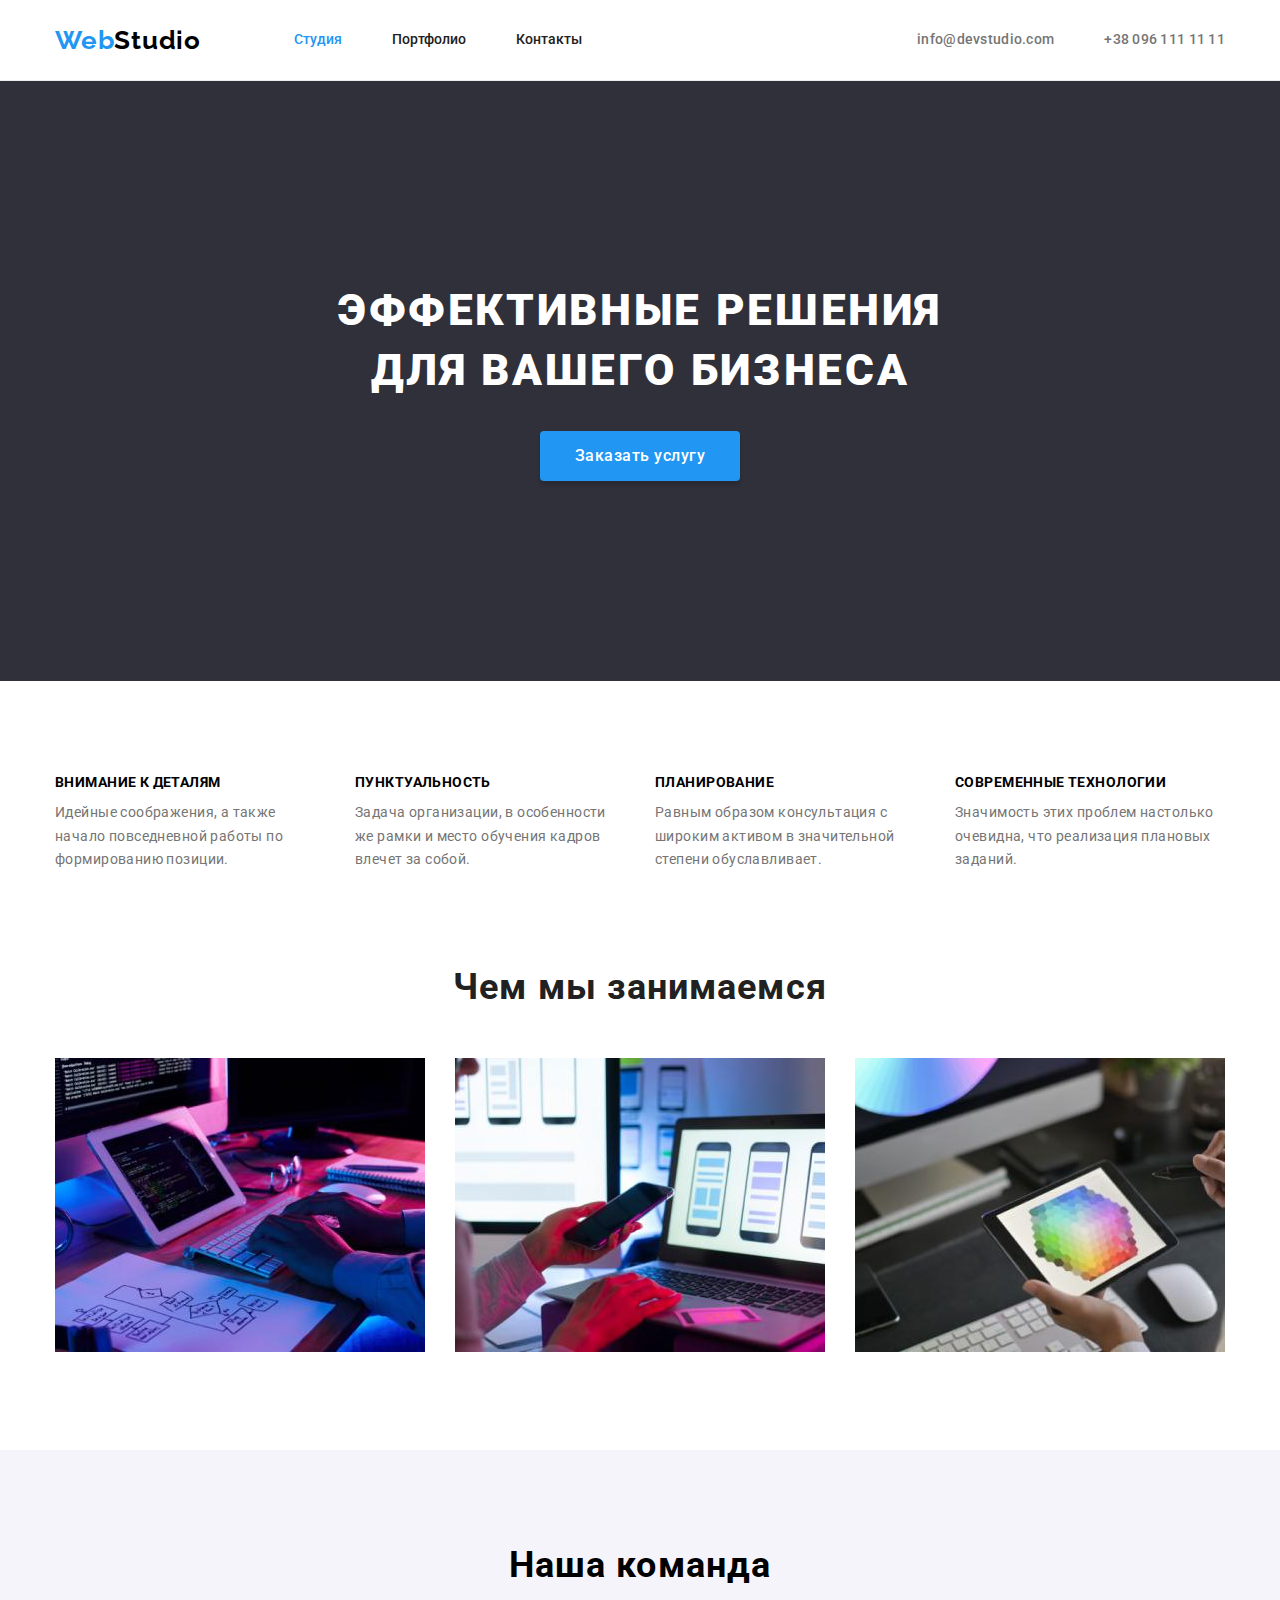
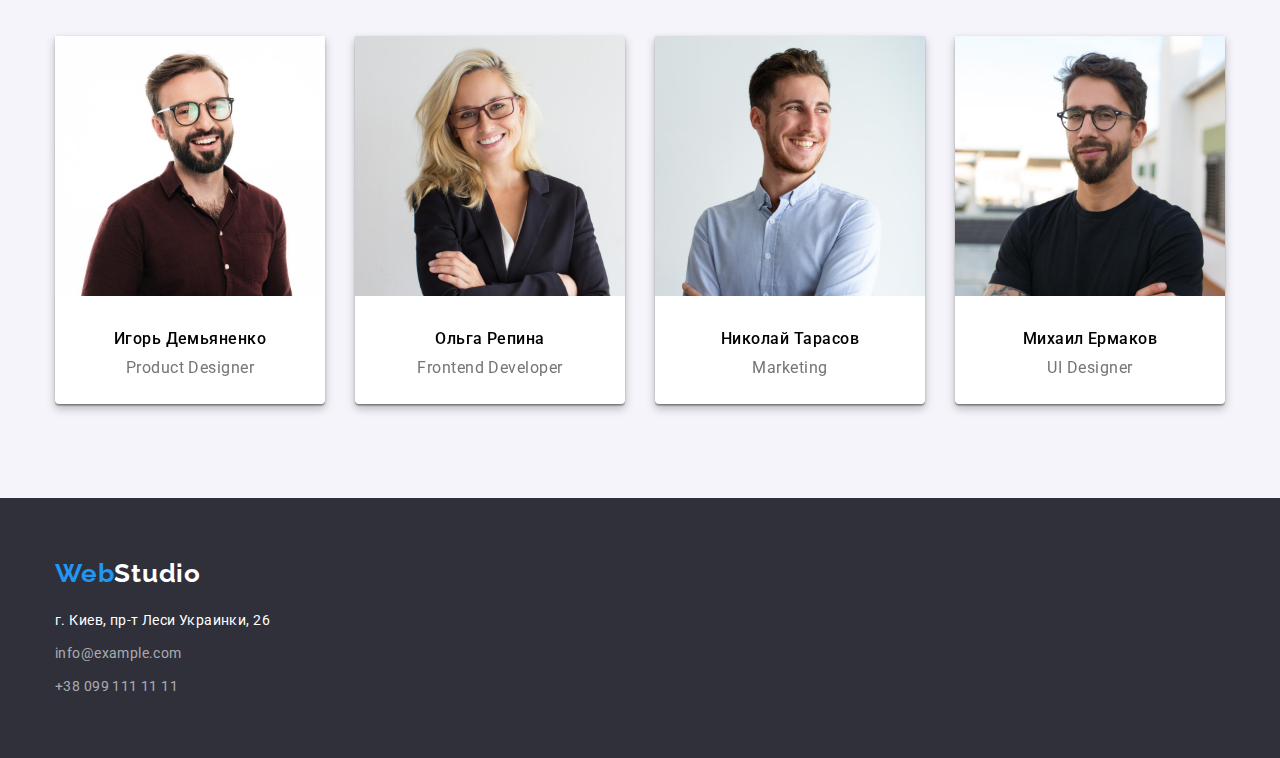
==== commit f28eae1b: "rework-hw_5" ====
--- a/index.html
+++ b/index.html
@@ -122,25 +122,25 @@
           <li class="command our-team">
             <img src="./images/card_1.jpg" alt="Игорь Демьяенко" width="270" />
             <div class="card"><h3>Игорь Демьяненко</h3>
-            <p class="subtitle">Product Designer</p></div>
+            <p class="team-position">Product Designer</p></div>
           </li>
 
           <li class="command">
             <img src="./images/card_2.jpg" alt="Ольга Репина" width="270" />
             <div class="card"><h3>Ольга Репина</h3>
-            <p class="subtitle">Frontend Developer</p></div>
+            <p class="team-position">Frontend Developer</p></div>
           </li>
 
           <li class="command">
             <img src="./images/card_3.jpg" alt="Николай Тарасов" width="270" />
             <div class="card"><h3>Николай Тарасов</h3>
-            <p class="subtitle">Marketing</p></div>
+            <p class="team-position">Marketing</p></div>
           </li>
 
           <li class="command">
             <img src="./images/card_4.jpg" alt="Михаил Ермаков" width="270" />
             <div class="card"><h3>Михаил Ермаков</h3>
-            <p class="subtitle">UI Designer</p></div>
+            <p class="team-position">UI Designer</p></div>
           </li>
         </ul>
       </div>
--- a/CSS/style.css
+++ b/CSS/style.css
@@ -12,7 +12,7 @@
   --link-color: #2196f3;
   --main-text-color: #212121;
   --body-background: #ffffff;
-  --secondary-font-color: #757575;
+  
   --footer-back-color: #2f303a;
   --header-bckg-color: #ffffff;
   --main-section-bckg-color: #2f303a;
@@ -22,6 +22,8 @@
 
 :root {
   --subtitle-text-color: #757575;
+  --secondary-text-color:#757575;
+
 }
 
 ul {
@@ -206,7 +208,7 @@
   padding-bottom: 94px;
 }
 
-.about-items{
+.about-items {
   width: 270px;
 }
 
@@ -224,6 +226,19 @@
   margin-bottom: 50px;
 }
 
+.project-text {
+  font-size: 14px;
+  line-height: 1.71;
+  letter-spacing: 0.03em;
+  color: var(--subtitle-text-color);
+}
+
+.list-filtres {
+  display: flex;
+  align-items: center;
+  gap: 8px;
+}
+
 .active:hover {
   background-color: #2196f3;
   color: #ffffff;
@@ -253,7 +268,6 @@
   padding-top: 200px;
   padding-bottom: 200px;
   background-color: #2f303a;
-  
 }
 
 .section-title {
@@ -331,11 +345,10 @@
   text-align: center;
   letter-spacing: 0.03em;
 
-  background-color: ;
-  box-shadow: 0px 4px 4px rgba(0, 0, 0, 0.15);
-}
-
-.btn-list {
+  
+}
+
+/* .btn-list {
   font-family: 'Roboto';
   font-weight: 500;
   font-size: 16px;
@@ -346,7 +359,7 @@
   color: #212121;
   cursor: pointer;
   border: 0;
-}
+} */
 
 /* btn decoration portfolio */
 
@@ -375,13 +388,15 @@
 }
 
 .subtitle {
-  margin-top: 4px;
-
-  font-size: 14px;
-  line-height: 1.19;
+  font-size: 14px;
+  line-height: 1.71;
   letter-spacing: 0.03em;
   color: var(--subtitle-text-color);
 }
+
+
+
+
 
 .list {
   display: flex;
@@ -459,9 +474,6 @@
   padding-bottom: 30px;
 }
 
-.card > h3 {
-  margin-bottom: 10px;
-}
 
 .section-team h2 {
   margin-bottom: 50px;
@@ -474,6 +486,8 @@
 }
 
 .section-team h3 {
+  margin-bottom: 10px;
+  
   font-weight: 500;
   font-size: 16px;
   line-height: 1.19;
@@ -482,12 +496,12 @@
   color: var(--main-text-color);
 }
 
-.section-team p {
+.team-position {
   font-size: 16px;
   line-height: 1.19;
   text-align: center;
   letter-spacing: 0.03em;
-  color: #757575;
+  color: var(--secondary-text-color);
 }
 
 /* footer */
